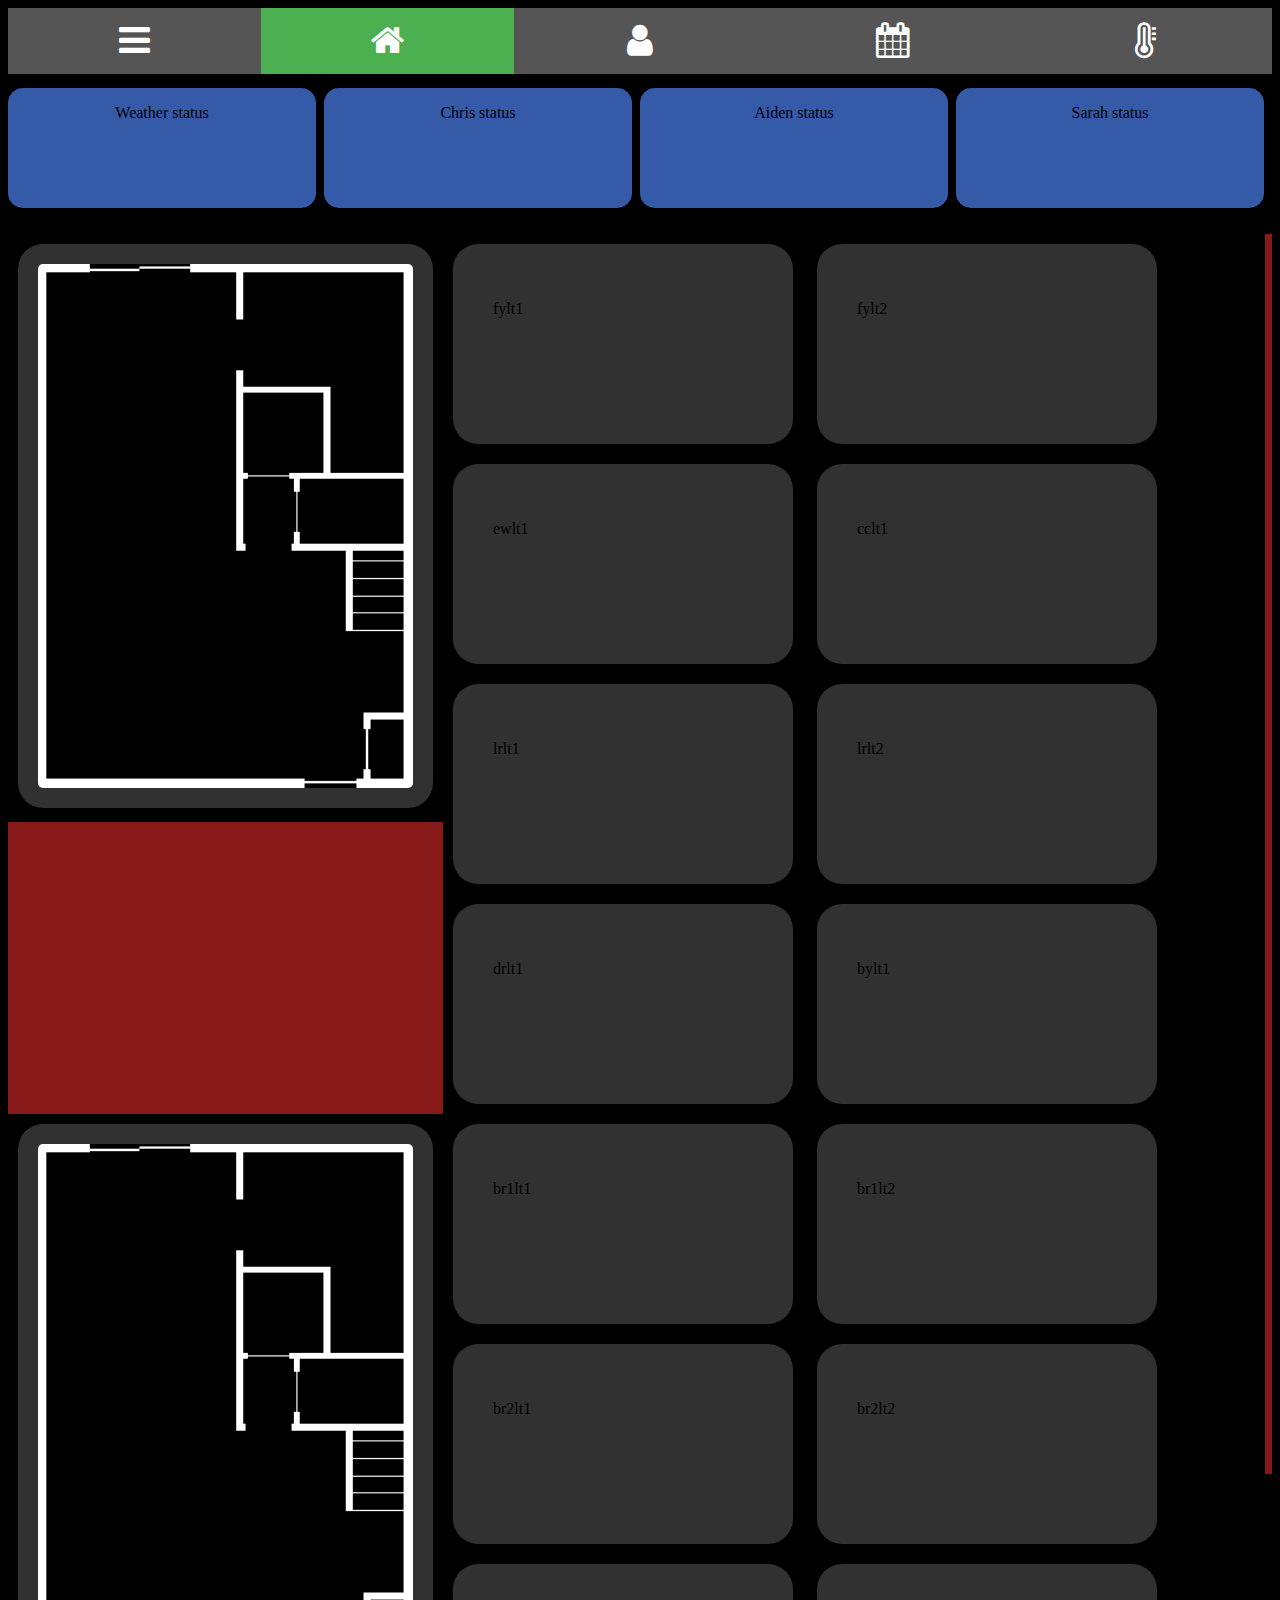
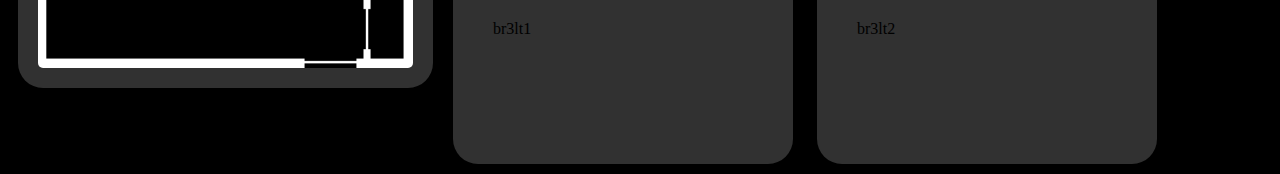
==== website/index.html @ fe06ab8f "Working on site layout" ====
<!DOCTYPE html>
<html>
    <head>
        <meta name="viewport" content="width=device-width, initial-scale=1">
        <link rel="stylesheet" href="fonts/font-awesome/4.7.0/css/font-awesome.min.css">
        <link rel="stylesheet" type="text/css" href="css/main.css">
        <title>Building Operating Bot (B.O.B.)</title>
    </head>
    
    <body>

        <!--
        MENU BAR
        -->         

        <div class="icon-bar">
            <a href="#"><i class="fa fa-bars"></i></a> 
            <a class="active" href="second-floor.html"><i class="fa fa-home"></i></a>
            <a href="users.html"><i class="fa fa-user"></i></a>
            <a href="calendar.html"><i class="fa fa-calendar"></i></a> 
            <a href="environment.html"><i class="fa fa-thermometer"></i></a> 
        </div>

        <!--
        QUICK STATUS BAR
        -->        

        <div class="quick-status">
            <div class="weather">
                <p>Weather status</p>
            </div>
            <div class="occupancy">
                <p>Chris status</p>
            </div>
            <div class="occupancy">
                <p>Aiden status</p>
            </div>
            <div class="occupancy">
                <p>Sarah status</p>
            </div>
        </div>

        <!--
        FIRST FLOOR
        -->        

        <div class="floor-control">
            <div class="floor-frame">
                <img class="floor-img" src="img/first-floor.png" alt="First Floor" usemap="#first-floor-map" style="width:375px">
            </div>

            <div class="control-frame">
                <div class="light-control">
                    <p>fylt1</p>
                </div>  
                <div class="light-control">
                    <p>fylt2</p>
                </div>                
                <div class="light-control">
                    <p>ewlt1</p>
                </div>
                <div class="light-control">
                    <p>cclt1</p>
                </div>
                <div class="light-control">
                    <p>lrlt1</p>
                </div>
                <div class="light-control">
                    <p>lrlt2</p>
                </div>
                <div class="light-control">
                    <p>drlt1</p>
                </div>
                <div class="light-control">
                    <p>bylt1</p>
                </div>                              
            </div>
        </div>
    
        <!--
        SECOND FLOOR
        -->

        <div class="floor-control">
            <div class="floor-frame">
                <img class="floor-img" src="img/first-floor.png" alt="Second Floor" usemap="#first-floor-map" style="width:375px">
            </div>

            <div class="control-frame">
                <div class="light-control">
                    <p>br1lt1</p>
                </div>
                <div class="light-control">
                    <p>br1lt2</p>
                </div>
                <div class="light-control">
                    <p>br2lt1</p>
                </div>
                <div class="light-control">
                    <p>br2lt2</p>
                </div>
                <div class="light-control">
                    <p>br3lt1</p>
                </div>
                <div class="light-control">
                    <p>br3lt2</p>
                </div>                           
            </div>
        </div>
    <!--
-->    
        <map name="first-floor-map">
            <area shape="rect" title="lrlt1" coords="40,275,90,458" href"lrlt1">
            <area shape="rect" title="lrlt2" coords="95,400,237,460" href"lrlt2">
            <area shape="rect" title="ewlt1" coords="250,400,300,460" href"ewlt1">
            <area shape="rect" title="cclt1" coords="290,338,340,400" href"cclt1">
            <area shape="rect" title="drlt1" coords="50,40,195,260" href"drlt1">
        </map>        

    </body>
</html>
---- website/css/main.css ----
/*
General parameters
*/

body {
    background-color:#000000;   
}

img {
    width:100%;
}

/*
Icon bar at the top of each screen
*/

.icon-bar {
    width: 100%;
    background-color: #555;
    overflow: auto;
}

.icon-bar a {
    float: left;
    width: 20%;
    text-align: center;
    padding: 12px 0;
    transition: all 0.3s ease;
    color: white;
    font-size: 36px;
}

.icon-bar a:hover {
    background-color: #000;
}

.active {
    background-color: #4CAF50 !important;
}

/*
Quick Status row
*/

.quick-status {
    background: #000000;
    padding: 0px;
    width: 100%;
    height: 140px;
    margin-top: 10px;
    margin-bottom: 10px;
}

.weather {
    background: #355AA7;
    float: left;
    border-radius: 15px;
    padding: 0px; 
    width: calc((100% / 4) - 8px);
    height: 120px;
    margin-top: 4px;
    margin-bottom: 4px;
    margin-left: 4x;
    margin-right: 4px;
    text-align: center;
}

.occupancy {
    background: #355AA7;    
    float: left;
    border-radius: 15px;
    padding: 0px; 
    width: calc((100% / 4) - 8px);
    height: 120px;
    margin-top: 4px;  
    margin-bottom: 4px;  
    margin-left: 4px;
    margin-right: 4px;
    text-align: center;
}

/*
Floor layout / control panels
*/

.floor-control {
    background: #871919;
    width: 100%;
    min-height: 620px;
}

.floor-frame {
    float: left; 
    background: #000000;
    padding: 0px; 
    margin-left: 0px;
    margin-top: 0px;
    margin-bottom: 0px;
    margin-left: 0px;
    margin-right: 0px;
}

.floor-img {   
    background: #313131;
    border-radius: 25px;
    padding: 20px; 
    width: 372px;
    min-height: 520px;
    margin-top: 10px;
    margin-bottom: 10px;
    margin-left: 10px;    
    margin-right: 10px;
}

.control-frame {
    float: left;   
    background: #000000;
    padding: 0px; 
    width: calc(100% - 372px - 70px);
    min-height: 520px;
    margin-left: 0px;
    margin-top: 0px;
    margin-bottom: 0px;
    margin-left: 0px;
    margin-right: 0px;
}

.light-control {
    display: inline-block;
    border-radius: 25px;
    background: #313131;
    padding: 40px; 
    width: 260px;
    height: 120px;
    margin-top: 10px;
    margin-bottom: 10px;
    margin-left: 10px;
    margin-right: 10px;
}
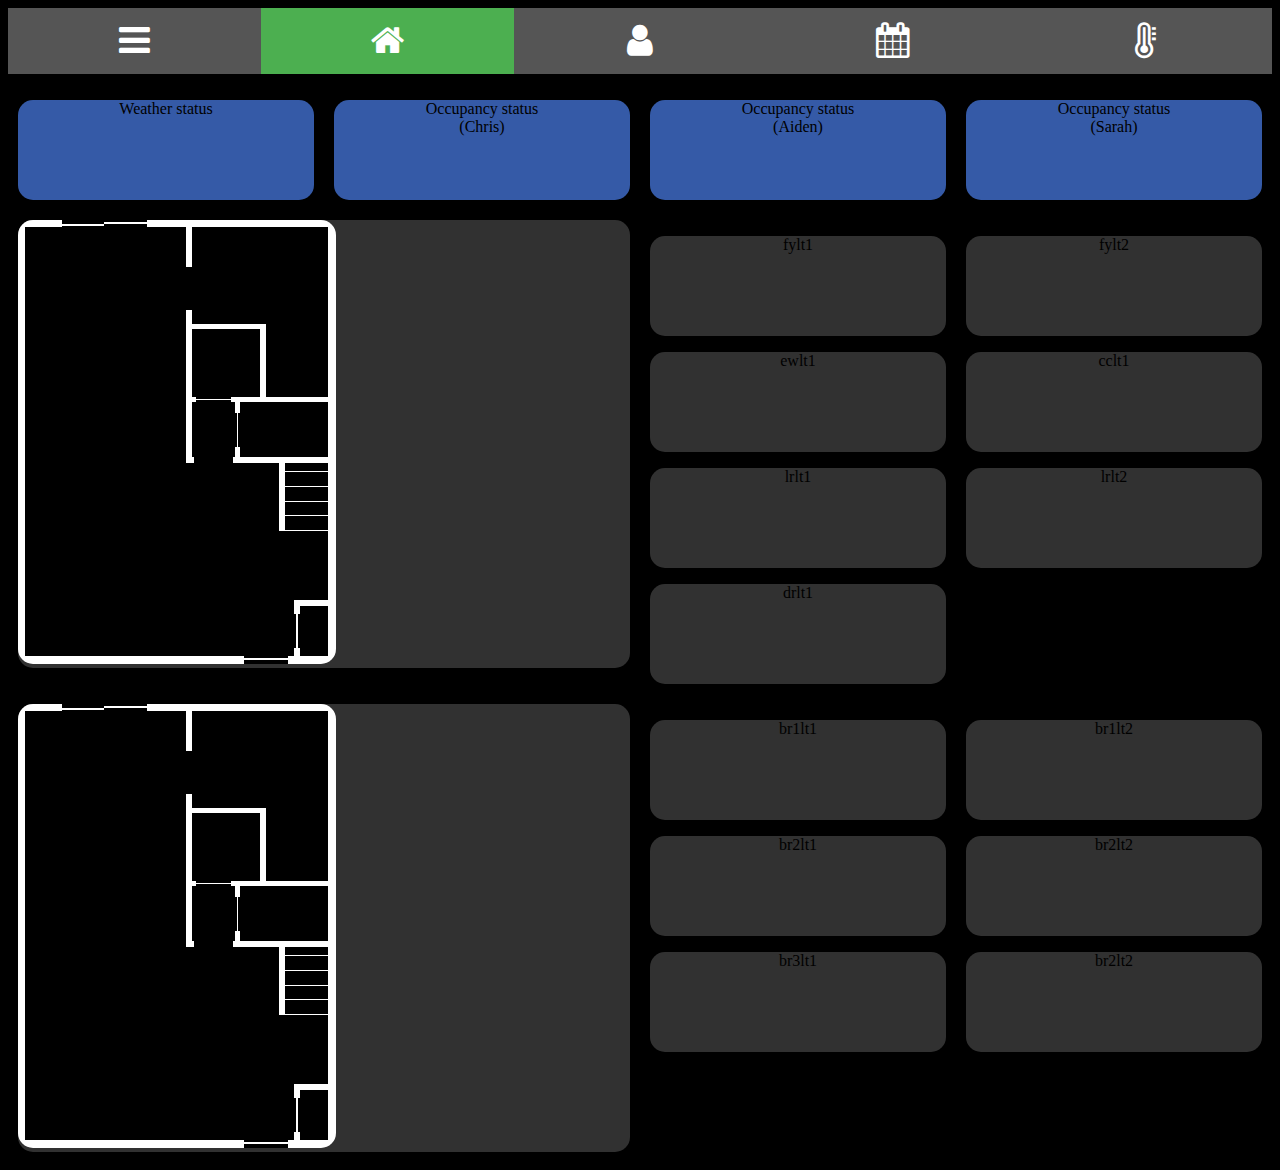
==== commit 2acdc896: "Basic Layout Complete" ====
--- a/website/index.html
+++ b/website/index.html
@@ -15,16 +15,106 @@
 
         <div class="icon-bar">
             <a href="#"><i class="fa fa-bars"></i></a> 
-            <a class="active" href="second-floor.html"><i class="fa fa-home"></i></a>
+            <a class="active" href="index.html"><i class="fa fa-home"></i></a>
             <a href="users.html"><i class="fa fa-user"></i></a>
             <a href="calendar.html"><i class="fa fa-calendar"></i></a> 
             <a href="environment.html"><i class="fa fa-thermometer"></i></a> 
         </div>
 
-        <!--
-        QUICK STATUS BAR
-        -->        
-
+        <!-- QUICK STATUS BAR -->   
+        
+        <div class="row">
+            <div class="col-3">
+                <div class="weather">
+                    <p>Weather status</p>
+                </div>
+            </div>
+            <div class="col-3">
+                <div class="occupancy">
+                    <p>Occupancy status<br>(Chris)</p>
+                </div>
+            </div>
+            <div class="col-3">                
+                <div class="occupancy">
+                    <p>Occupancy status<br>(Aiden)</p>
+                </div>
+            </div>
+            <div class="col-3">                
+                <div class="occupancy">
+                    <p>Occupancy status<br>(Sarah)</p>
+                </div>                
+            </div>
+        </div>
+
+        <!-- FIRST FLOOR -->     
+        
+        <div class="row">
+            <div class="col-6">
+                <div class="floor-frame">
+                    <img class="floor-img" src="img/first-floor.png" alt="First Floor" usemap="#first-floor-map">
+                </div>                
+            </div>
+            <div class="col-3">
+                <div class="control-pad">
+                    <p>fylt1</p>
+                </div>
+                <div class="control-pad">
+                    <p>ewlt1</p>
+                </div>
+                <div class="control-pad">
+                    <p>lrlt1</p>
+                </div>
+                <div class="control-pad">
+                    <p>drlt1</p>
+                </div>                                                  
+            </div>
+            <div class="col-3">
+                <div class="control-pad">
+                    <p>fylt2</p>
+                </div>
+                <div class="control-pad">
+                    <p>cclt1</p>
+                </div>
+                <div class="control-pad">
+                    <p>lrlt2</p>
+                </div>
+            </div>                                          
+        </div>
+
+        <!-- SECOND FLOOR -->     
+        
+        <div class="row">
+            <div class="col-6">
+                <div class="floor-frame">
+                    <img class="floor-img" src="img/first-floor.png" alt="First Floor" usemap="#first-floor-map">
+                </div>                
+            </div>
+            <div class="col-3">
+                <div class="control-pad">
+                    <p>br1lt1</p>
+                </div>
+                <div class="control-pad">
+                    <p>br2lt1</p>
+                </div>
+                <div class="control-pad">
+                    <p>br3lt1</p>
+                </div>                                                 
+            </div>
+            <div class="col-3">
+                <div class="control-pad">
+                    <p>br1lt2</p>
+                </div>
+                <div class="control-pad">
+                    <p>br2lt2</p>
+                </div>
+                <div class="control-pad">
+                    <p>br2lt2</p>
+                </div>
+            </div>                                          
+        </div>        
+
+
+        <!--
         <div class="quick-status">
             <div class="weather">
                 <p>Weather status</p>
@@ -39,11 +129,11 @@
                 <p>Sarah status</p>
             </div>
         </div>
-
-        <!--
-        FIRST FLOOR
-        -->        
-
+-->        
+
+
+
+        <!--
         <div class="floor-control">
             <div class="floor-frame">
                 <img class="floor-img" src="img/first-floor.png" alt="First Floor" usemap="#first-floor-map" style="width:375px">
@@ -76,10 +166,11 @@
                 </div>                              
             </div>
         </div>
-    
+        -->
+
         <!--
         SECOND FLOOR
-        -->
+        
 
         <div class="floor-control">
             <div class="floor-frame">
--- a/website/css/main.css
+++ b/website/css/main.css
@@ -38,102 +38,86 @@
     background-color: #4CAF50 !important;
 }
 
-/*
-Quick Status row
-*/
+/*  Set up grid for positioning items on screen  */
+* {
+    box-sizing: border-box;
+}
+.row::after {
+    content: "";
+    clear: both;
+    display: table;
+}
+[class*="col-"] {
+    float: left;
+    padding: 10px;
+}
+.col-1 {width:8.33%;}
+.col-2 {width:16.66%;}
+.col-3 {width:25%;}
+.col-4 {width:33.33%;}
+.col-5 {width:41.66%;}
+.col-6 {width:50%;}
+.col-7 {width:58.33%;}
+.col-8 {width:66.66%;}
+.col-9 {width:75%;}
+.col-10 {width:83.33%;}
+.col-11 {width:91.66%;}
+.col-12 {width:100%;}
 
-.quick-status {
-    background: #000000;
-    padding: 0px;
-    width: 100%;
-    height: 140px;
-    margin-top: 10px;
-    margin-bottom: 10px;
+@media only screen and (max-width: 768px) {
+    /* For mobile phones: */
+    [class*="col-"] {
+        width: 100%;
+        padding: 2px;
+    }
 }
+
+
+/*  Quick Status row  */
 
 .weather {
     background: #355AA7;
-    float: left;
     border-radius: 15px;
-    padding: 0px; 
-    width: calc((100% / 4) - 8px);
-    height: 120px;
-    margin-top: 4px;
-    margin-bottom: 4px;
-    margin-left: 4x;
-    margin-right: 4px;
+    min-height: 100px;
     text-align: center;
 }
 
 .occupancy {
     background: #355AA7;    
-    float: left;
     border-radius: 15px;
-    padding: 0px; 
-    width: calc((100% / 4) - 8px);
-    height: 120px;
-    margin-top: 4px;  
-    margin-bottom: 4px;  
-    margin-left: 4px;
-    margin-right: 4px;
+    min-height: 100px;
     text-align: center;
 }
 
-/*
-Floor layout / control panels
-*/
+/*  Floor layout / control panels  */
 
-.floor-control {
-    background: #871919;
-    width: 100%;
-    min-height: 620px;
-}
-
-.floor-frame {
-    float: left; 
-    background: #000000;
-    padding: 0px; 
-    margin-left: 0px;
-    margin-top: 0px;
-    margin-bottom: 0px;
-    margin-left: 0px;
-    margin-right: 0px;
+.floor-frame {   
+    background: #313131;
+    border-radius: 15px;
+    height: auto;
+    width: auto;
 }
 
 .floor-img {   
     background: #313131;
-    border-radius: 25px;
-    padding: 20px; 
-    width: 372px;
-    min-height: 520px;
-    margin-top: 10px;
-    margin-bottom: 10px;
-    margin-left: 10px;    
-    margin-right: 10px;
+    border-radius: 15px;
+    height: auto;
+    width: auto;
+    text-align: center;
 }
 
-.control-frame {
-    float: left;   
-    background: #000000;
-    padding: 0px; 
-    width: calc(100% - 372px - 70px);
-    min-height: 520px;
-    margin-left: 0px;
-    margin-top: 0px;
-    margin-bottom: 0px;
-    margin-left: 0px;
-    margin-right: 0px;
+.floor-img img {
+    position: relative;
+    left: 20px;
+    display: block;
+    width: auto;
+    height: auto;
+    float: left;
 }
 
-.light-control {
-    display: inline-block;
-    border-radius: 25px;
+.control-pad {
     background: #313131;
-    padding: 40px; 
-    width: 260px;
-    height: 120px;
-    margin-top: 10px;
-    margin-bottom: 10px;
-    margin-left: 10px;
-    margin-right: 10px;
+    border-radius: 15px;
+    min-height: 100px;
+    text-align: center;
 }
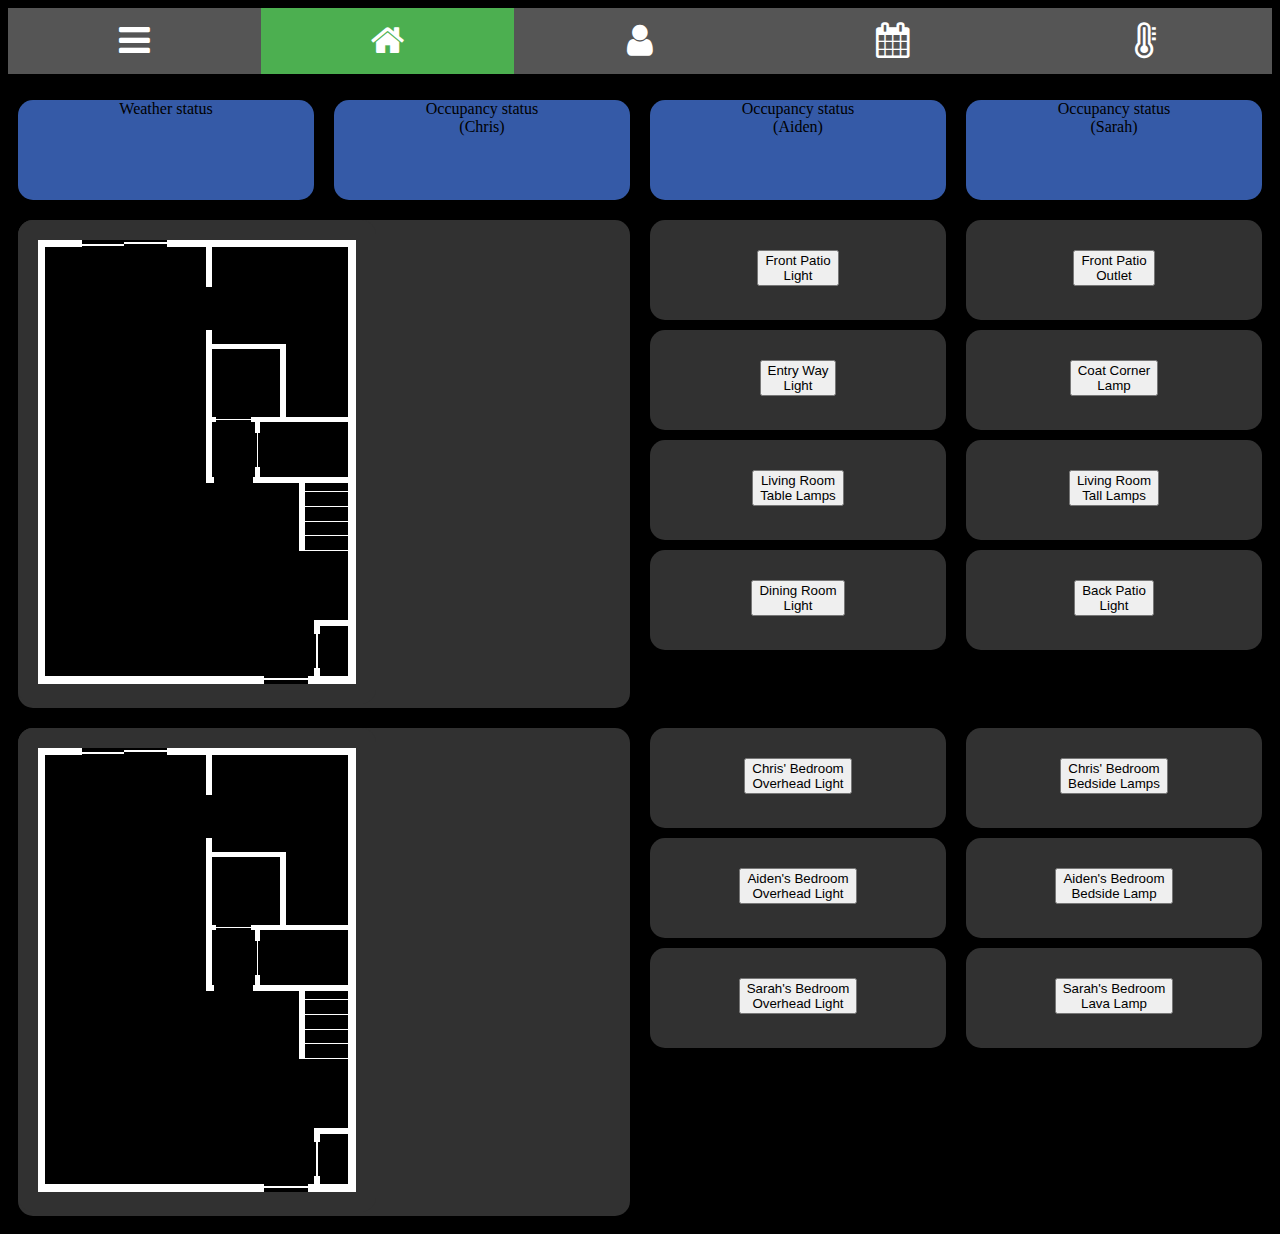
==== commit 0cff07ad: "Added buttons for light control" ====
--- a/website/index.html
+++ b/website/index.html
@@ -56,28 +56,31 @@
             </div>
             <div class="col-3">
                 <div class="control-pad">
-                    <p>fylt1</p>
+                    <button type="button">Front Patio<br>Light</button>
                 </div>
                 <div class="control-pad">
-                    <p>ewlt1</p>
+                    <button type="button">Entry Way<br>Light</button>
                 </div>
                 <div class="control-pad">
-                    <p>lrlt1</p>
+                    <button type="button">Living Room<br>Table Lamps</button>
                 </div>
                 <div class="control-pad">
-                    <p>drlt1</p>
+                    <button type="button">Dining Room<br>Light</button>
                 </div>                                                  
             </div>
             <div class="col-3">
                 <div class="control-pad">
-                    <p>fylt2</p>
+                    <button type="button">Front Patio<br>Outlet</button>
                 </div>
                 <div class="control-pad">
-                    <p>cclt1</p>
+                    <button type="button">Coat Corner<br>Lamp</button>
                 </div>
                 <div class="control-pad">
-                    <p>lrlt2</p>
+                    <button type="button">Living Room<br>Tall Lamps</button>
                 </div>
+                <div class="control-pad">
+                    <button type="button">Back Patio<br>Light</button>
+                </div>                
             </div>                                          
         </div>
 
@@ -86,126 +89,40 @@
         <div class="row">
             <div class="col-6">
                 <div class="floor-frame">
-                    <img class="floor-img" src="img/first-floor.png" alt="First Floor" usemap="#first-floor-map">
+                    <img class="floor-img" src="img/second-floor.png" alt="Second Floor" usemap="#second-floor-map">
                 </div>                
             </div>
             <div class="col-3">
                 <div class="control-pad">
-                    <p>br1lt1</p>
+                    <button type="button">Chris' Bedroom<br>Overhead Light</button>
                 </div>
                 <div class="control-pad">
-                    <p>br2lt1</p>
+                    <button type="button">Aiden's Bedroom<br>Overhead Light</button>
                 </div>
                 <div class="control-pad">
-                    <p>br3lt1</p>
+                    <button type="button">Sarah's Bedroom<br>Overhead Light</button>
                 </div>                                                 
             </div>
             <div class="col-3">
                 <div class="control-pad">
-                    <p>br1lt2</p>
+                    <button type="button">Chris' Bedroom<br>Bedside Lamps</button>
                 </div>
                 <div class="control-pad">
-                    <p>br2lt2</p>
+                    <button type="button">Aiden's Bedroom<br>Bedside Lamp</button>
                 </div>
                 <div class="control-pad">
-                    <p>br2lt2</p>
+                    <button type="button">Sarah's Bedroom<br>Lava Lamp</button>
                 </div>
             </div>                                          
         </div>        
-
-
-        <!--
-        <div class="quick-status">
-            <div class="weather">
-                <p>Weather status</p>
-            </div>
-            <div class="occupancy">
-                <p>Chris status</p>
-            </div>
-            <div class="occupancy">
-                <p>Aiden status</p>
-            </div>
-            <div class="occupancy">
-                <p>Sarah status</p>
-            </div>
-        </div>
--->        
-
-
-
-        <!--
-        <div class="floor-control">
-            <div class="floor-frame">
-                <img class="floor-img" src="img/first-floor.png" alt="First Floor" usemap="#first-floor-map" style="width:375px">
-            </div>
-
-            <div class="control-frame">
-                <div class="light-control">
-                    <p>fylt1</p>
-                </div>  
-                <div class="light-control">
-                    <p>fylt2</p>
-                </div>                
-                <div class="light-control">
-                    <p>ewlt1</p>
-                </div>
-                <div class="light-control">
-                    <p>cclt1</p>
-                </div>
-                <div class="light-control">
-                    <p>lrlt1</p>
-                </div>
-                <div class="light-control">
-                    <p>lrlt2</p>
-                </div>
-                <div class="light-control">
-                    <p>drlt1</p>
-                </div>
-                <div class="light-control">
-                    <p>bylt1</p>
-                </div>                              
-            </div>
-        </div>
-        -->
-
-        <!--
-        SECOND FLOOR
-        
-
-        <div class="floor-control">
-            <div class="floor-frame">
-                <img class="floor-img" src="img/first-floor.png" alt="Second Floor" usemap="#first-floor-map" style="width:375px">
-            </div>
-
-            <div class="control-frame">
-                <div class="light-control">
-                    <p>br1lt1</p>
-                </div>
-                <div class="light-control">
-                    <p>br1lt2</p>
-                </div>
-                <div class="light-control">
-                    <p>br2lt1</p>
-                </div>
-                <div class="light-control">
-                    <p>br2lt2</p>
-                </div>
-                <div class="light-control">
-                    <p>br3lt1</p>
-                </div>
-                <div class="light-control">
-                    <p>br3lt2</p>
-                </div>                           
-            </div>
-        </div>
-    <!--
--->    
-        <map name="first-floor-map">
-            <area shape="rect" title="lrlt1" coords="40,275,90,458" href"lrlt1">
-            <area shape="rect" title="lrlt2" coords="95,400,237,460" href"lrlt2">
-            <area shape="rect" title="ewlt1" coords="250,400,300,460" href"ewlt1">
-            <area shape="rect" title="cclt1" coords="290,338,340,400" href"cclt1">
-            <area shape="rect" title="drlt1" coords="50,40,195,260" href"drlt1">
+   
+        <map name="second-floor-map">
+            <area shape="rect" title="br1lt1" coords="40,275,90,458" href"br1lt1">
+            <area shape="rect" title="br1lt2" coords="95,400,237,460" href"br1lt2">
+            <area shape="rect" title="br2lt1" coords="250,400,300,460" href"br2lt1">
+            <area shape="rect" title="br2lt2" coords="290,338,340,400" href"br2lt2">
+            <area shape="rect" title="br3lt1" coords="50,40,195,260" href"br3lt1">
+            <area shape="rect" title="br3lt2" coords="50,40,195,260" href"br3lt2">
         </map>        
 
     </body>
--- a/website/css/main.css
+++ b/website/css/main.css
@@ -103,16 +103,7 @@
     border-radius: 15px;
     height: auto;
     width: auto;
-    text-align: center;
-}
-
-.floor-img img {
-    position: relative;
-    left: 20px;
-    display: block;
-    width: auto;
-    height: auto;
-    float: left;
+    padding: 20px;
 }
 
 .control-pad {
@@ -120,4 +111,9 @@
     border-radius: 15px;
     min-height: 100px;
     text-align: center;
+    margin-bottom: 10px;
 }
+
+.control-pad button {
+    margin-top: 30px;
+}
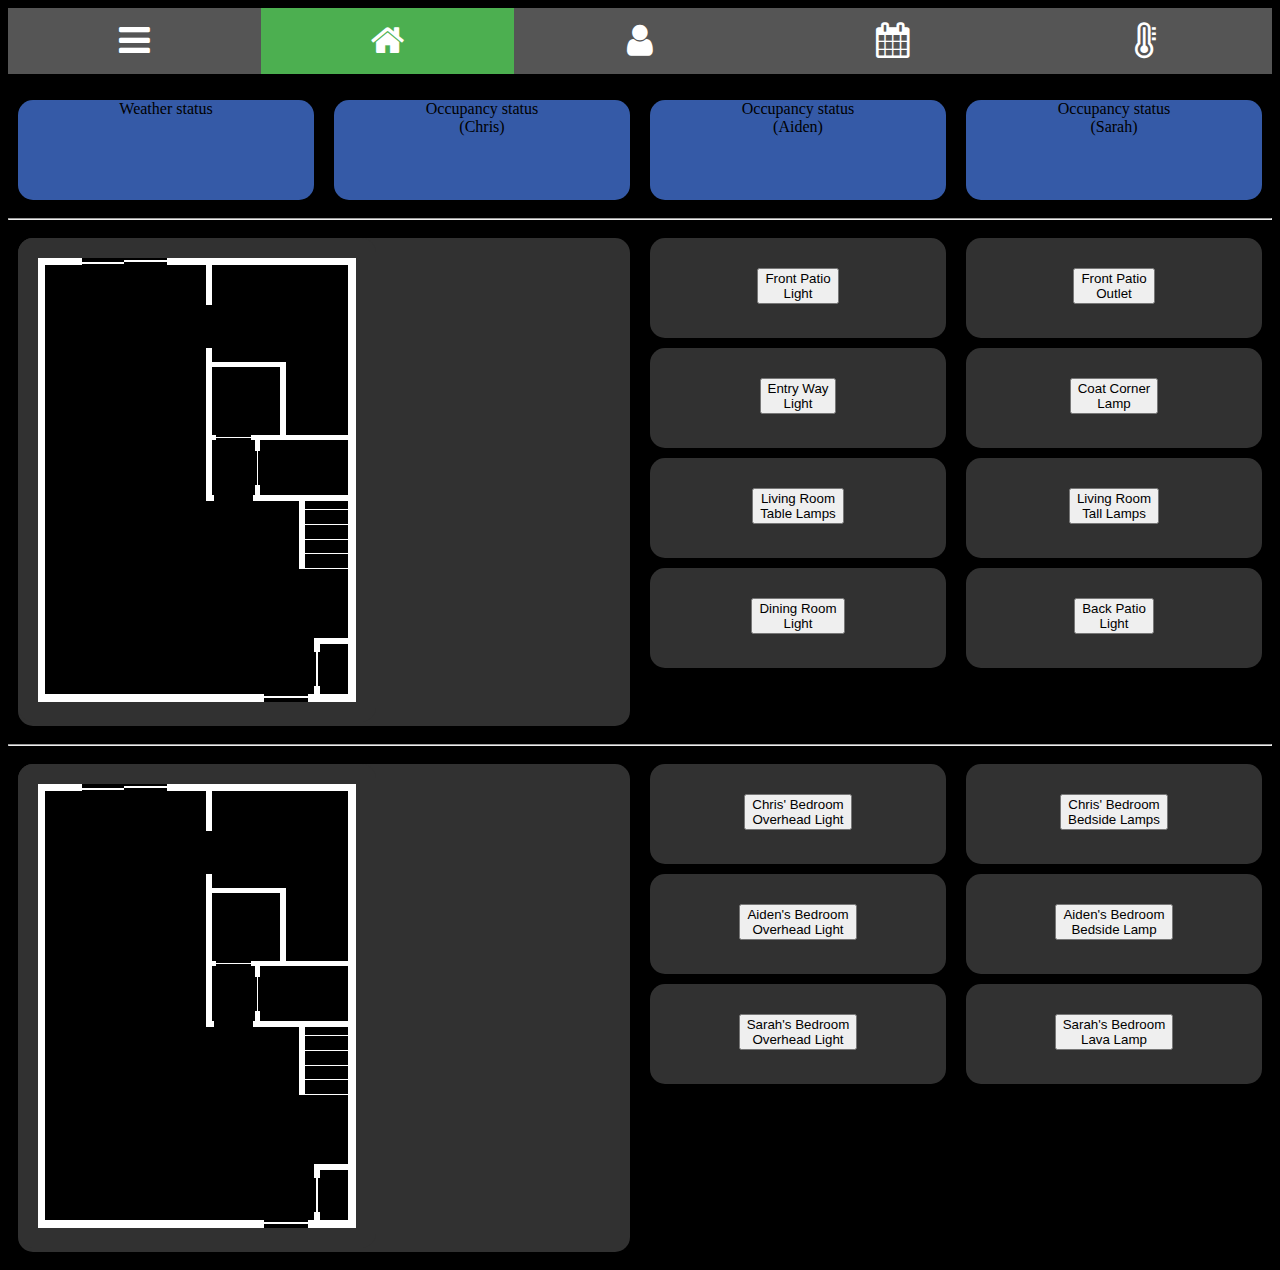
==== commit 813d34f7: "Added first PHP script" ====
--- a/website/index.html
+++ b/website/index.html
@@ -1,17 +1,16 @@
 <!DOCTYPE html>
-<html>
+<html lang-"en-US">
     <head>
+        <title>Building Operating Bot (B.O.B.)</title>     
+        <meta charset="UTF-8">   
         <meta name="viewport" content="width=device-width, initial-scale=1">
         <link rel="stylesheet" href="fonts/font-awesome/4.7.0/css/font-awesome.min.css">
         <link rel="stylesheet" type="text/css" href="css/main.css">
-        <title>Building Operating Bot (B.O.B.)</title>
     </head>
     
     <body>
 
-        <!--
-        MENU BAR
-        -->         
+        <!--  MENU BAR  -->         
 
         <div class="icon-bar">
             <a href="#"><i class="fa fa-bars"></i></a> 
@@ -25,26 +24,28 @@
         
         <div class="row">
             <div class="col-3">
-                <div class="weather">
+                <div class="weather" title="This cell displays current weather">
                     <p>Weather status</p>
                 </div>
             </div>
             <div class="col-3">
-                <div class="occupancy">
+                <div class="occupancy" title="This cell displays whether or not Chris is home">
                     <p>Occupancy status<br>(Chris)</p>
                 </div>
             </div>
             <div class="col-3">                
-                <div class="occupancy">
+                <div class="occupancy" title="This cell displays whether or not Aiden is home">
                     <p>Occupancy status<br>(Aiden)</p>
                 </div>
             </div>
             <div class="col-3">                
-                <div class="occupancy">
+                <div class="occupancy" title="This cell displays whether or not Sarah is home">
                     <p>Occupancy status<br>(Sarah)</p>
                 </div>                
             </div>
         </div>
+
+        <hr>
 
         <!-- FIRST FLOOR -->     
         
@@ -83,6 +84,8 @@
                 </div>                
             </div>                                          
         </div>
+
+        <hr>
 
         <!-- SECOND FLOOR -->     
         
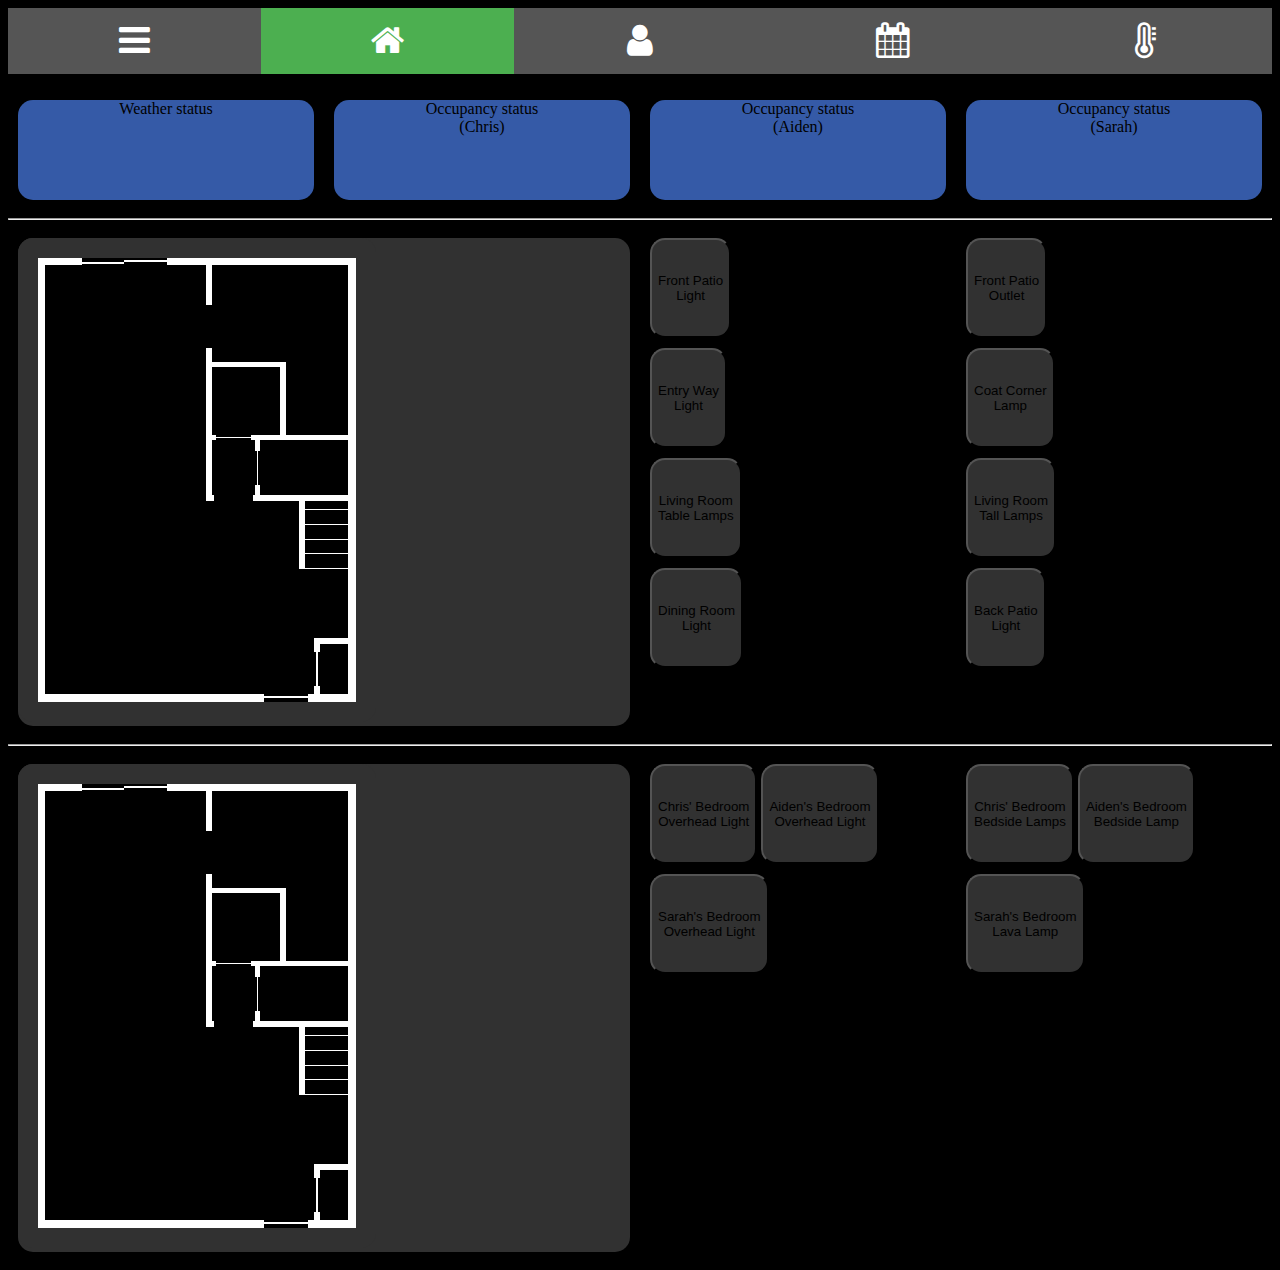
==== commit 3a71779b: "Adding javascript for state changes, sounds, and ajax calls" ====
--- a/website/index.html
+++ b/website/index.html
@@ -6,18 +6,21 @@
         <meta name="viewport" content="width=device-width, initial-scale=1">
         <link rel="stylesheet" href="fonts/font-awesome/4.7.0/css/font-awesome.min.css">
         <link rel="stylesheet" type="text/css" href="css/main.css">
+        <script src="https://ajax.googleapis.com/ajax/libs/jquery/3.2.1/jquery.min.js"></script>
+        <script src="js/index.js"></script>
+
     </head>
     
-    <body>
+    <body onload="playSound('sound/screenshow.mp3')">
 
         <!--  MENU BAR  -->         
 
         <div class="icon-bar">
-            <a href="#"><i class="fa fa-bars"></i></a> 
-            <a class="active" href="index.html"><i class="fa fa-home"></i></a>
-            <a href="users.html"><i class="fa fa-user"></i></a>
-            <a href="calendar.html"><i class="fa fa-calendar"></i></a> 
-            <a href="environment.html"><i class="fa fa-thermometer"></i></a> 
+            <a href="#" onmouseover="playSound('sound/computerbeep_5.mp3')"><i class="fa fa-bars"></i></a> 
+            <a class="active" href="index.html" onmouseover="playSound('sound/computerbeep_5.mp3')"><i class="fa fa-home"></i></a>
+            <a href="users.html" onmouseover="playSound('sound/computerbeep_5.mp3')"><i class="fa fa-user"></i></a>
+            <a href="calendar.html" onmouseover="playSound('sound/computerbeep_5.mp3')"><i class="fa fa-calendar"></i></a> 
+            <a href="environment.html" onmouseover="playSound('sound/computerbeep_5.mp3')"><i class="fa fa-thermometer"></i></a> 
         </div>
 
         <!-- QUICK STATUS BAR -->   
@@ -56,32 +59,16 @@
                 </div>                
             </div>
             <div class="col-3">
-                <div class="control-pad">
-                    <button type="button">Front Patio<br>Light</button>
-                </div>
-                <div class="control-pad">
-                    <button type="button">Entry Way<br>Light</button>
-                </div>
-                <div class="control-pad">
-                    <button type="button">Living Room<br>Table Lamps</button>
-                </div>
-                <div class="control-pad">
-                    <button type="button">Dining Room<br>Light</button>
-                </div>                                                  
+                <button type="button" class="control-pad" id="fylt1-toggle" onclick="toggleDeviceState('fylt1-toggle', 'sound/helm_engage_clean.mp3')">Front Patio<br>Light</button><br>
+                <button type="button" class="control-pad" id="ewlt1-toggle" onclick="toggleDeviceState('ewlt1-toggle', 'sound/helm_engage_clean.mp3')">Entry Way<br>Light</button><br>
+                <button type="button" class="control-pad" id="lrlt1-toggle" onclick="toggleDeviceState('lrlt1-toggle', 'sound/helm_engage_clean.mp3')">Living Room<br>Table Lamps</button><br>
+                <button type="button" class="control-pad" id="drlt1-toggle" onclick="toggleDeviceState('drlt1-toggle', 'sound/helm_engage_clean.mp3')">Dining Room<br>Light</button>                                             
             </div>
             <div class="col-3">
-                <div class="control-pad">
-                    <button type="button">Front Patio<br>Outlet</button>
-                </div>
-                <div class="control-pad">
-                    <button type="button">Coat Corner<br>Lamp</button>
-                </div>
-                <div class="control-pad">
-                    <button type="button">Living Room<br>Tall Lamps</button>
-                </div>
-                <div class="control-pad">
-                    <button type="button">Back Patio<br>Light</button>
-                </div>                
+                <button type="button" class="control-pad" id="fylt2-toggle" onclick="toggleDeviceState('fylt2-toggle', 'sound/helm_engage_clean.mp3')">Front Patio<br>Outlet</button><br>
+                <button type="button" class="control-pad" id="cclt1-toggle" onclick="toggleDeviceState('cclt1-toggle', 'sound/helm_engage_clean.mp3')">Coat Corner<br>Lamp</button><br>
+                <button type="button" class="control-pad" id="lrlt2-toggle" onclick="toggleDeviceState('lrlt2-toggle', 'sound/helm_engage_clean.mp3')">Living Room<br>Tall Lamps</button><br>
+                <button type="button" class="control-pad" id="bylt1-toggle" onclick="toggleDeviceState('bylt1-toggle', 'sound/helm_engage_clean.mp3')">Back Patio<br>Light</button>             
             </div>                                          
         </div>
 
@@ -96,26 +83,14 @@
                 </div>                
             </div>
             <div class="col-3">
-                <div class="control-pad">
-                    <button type="button">Chris' Bedroom<br>Overhead Light</button>
-                </div>
-                <div class="control-pad">
-                    <button type="button">Aiden's Bedroom<br>Overhead Light</button>
-                </div>
-                <div class="control-pad">
-                    <button type="button">Sarah's Bedroom<br>Overhead Light</button>
-                </div>                                                 
+                <button type="button" class="control-pad" id="br1lt1-toggle" onclick="toggleDeviceState('br1lt1-toggle', 'sound/helm_engage_clean.mp3')">Chris' Bedroom<br>Overhead Light</button>
+                <button type="button" class="control-pad" id="br2lt1-toggle" onclick="toggleDeviceState('br2lt1-toggle', 'sound/helm_engage_clean.mp3')">Aiden's Bedroom<br>Overhead Light</button>
+                <button type="button" class="control-pad" id="br3lt1-toggle" onclick="toggleDeviceState('br3lt1-toggle', 'sound/helm_engage_clean.mp3')">Sarah's Bedroom<br>Overhead Light</button>                                               
             </div>
             <div class="col-3">
-                <div class="control-pad">
-                    <button type="button">Chris' Bedroom<br>Bedside Lamps</button>
-                </div>
-                <div class="control-pad">
-                    <button type="button">Aiden's Bedroom<br>Bedside Lamp</button>
-                </div>
-                <div class="control-pad">
-                    <button type="button">Sarah's Bedroom<br>Lava Lamp</button>
-                </div>
+                <button type="button" class="control-pad" id="br1lt2-toggle" onclick="toggleDeviceState('br1lt2-toggle', 'sound/helm_engage_clean.mp3')">Chris' Bedroom<br>Bedside Lamps</button>
+                <button type="button" class="control-pad" id="br2lt2-toggle" onclick="toggleDeviceState('br2lt2-toggle', 'sound/helm_engage_clean.mp3')">Aiden's Bedroom<br>Bedside Lamp</button>
+                <button type="button" class="control-pad" id="br3lt2-toggle" onclick="toggleDeviceState('br3lt2-toggle', 'sound/helm_engage_clean.mp3')">Sarah's Bedroom<br>Lava Lamp</button>
             </div>                                          
         </div>        
    
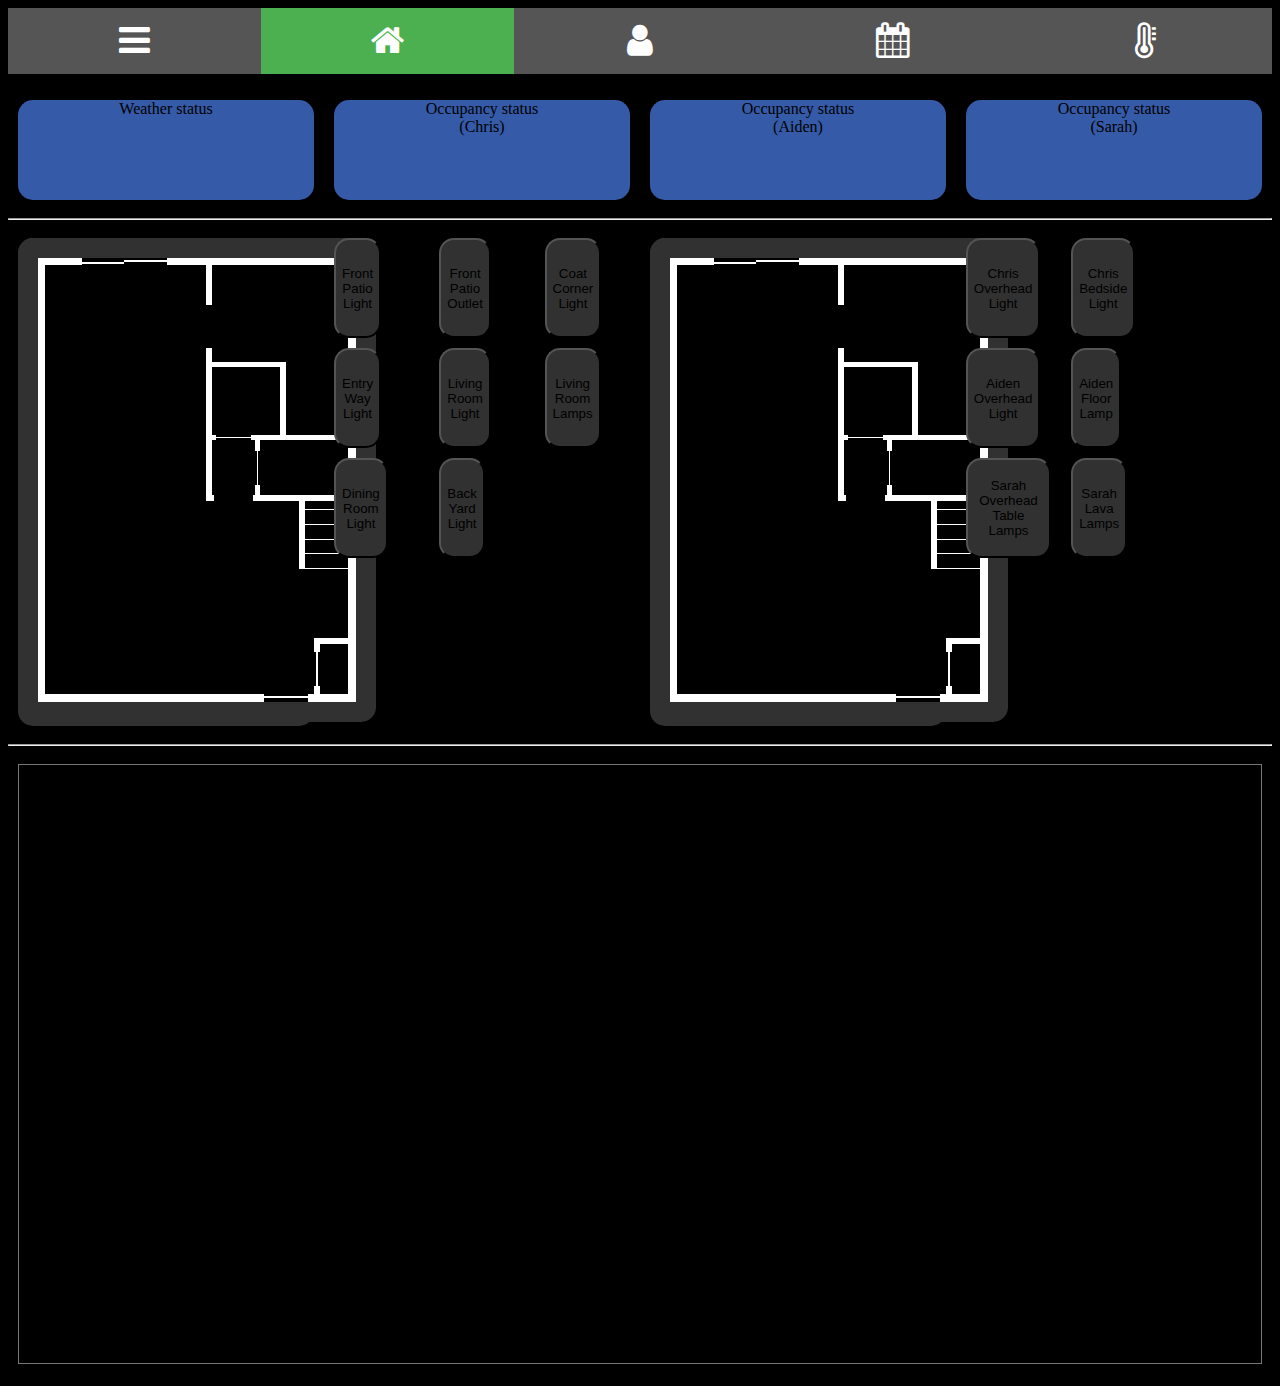
==== commit 4d1cce38: "Web-site update" ====
--- a/website/index.html
+++ b/website/index.html
@@ -50,50 +50,45 @@
 
         <hr>
 
-        <!-- FIRST FLOOR -->     
+        <!-- DEVICE CONTROLS -->     
         
         <div class="row">
-            <div class="col-6">
+            <div class="col-3">
                 <div class="floor-frame">
                     <img class="floor-img" src="img/first-floor.png" alt="First Floor" usemap="#first-floor-map">
                 </div>                
             </div>
+            <div class="col-1">
+                <button type="button" class="control-pad" id="fylt1-toggle" onclick="toggleDeviceState('fylt1-toggle', 'sound/helm_engage_clean.mp3')">Front<br>Patio<br>Light</button><br>
+                <button type="button" class="control-pad" id="ewlt1-toggle" onclick="toggleDeviceState('ewlt1-toggle', 'sound/helm_engage_clean.mp3')">Entry<br>Way<br>Light</button><br>
+                <button type="button" class="control-pad" id="drlt1-toggle" onclick="toggleDeviceState('drlt1-toggle', 'sound/helm_engage_clean.mp3')">Dining<br>Room<br>Light</button><br>                                           
+            </div>
+            <div class="col-1">
+                <button type="button" class="control-pad" id="fylt2-toggle" onclick="toggleDeviceState('fylt2-toggle', 'sound/helm_engage_clean.mp3')">Front<br>Patio<br>Outlet</button><br>
+                <button type="button" class="control-pad" id="lrlt1-toggle" onclick="toggleDeviceState('lrlt1-toggle', 'sound/helm_engage_clean.mp3')">Living<br>Room<br>Light</button><br>
+                <button type="button" class="control-pad" id="bylt1-toggle" onclick="toggleDeviceState('bylt1-toggle', 'sound/helm_engage_clean.mp3')">Back<br>Yard<br>Light</button><br>                                            
+            </div>            
+            <div class="col-1">
+                <button type="button" class="control-pad" id="cclt1-toggle" onclick="toggleDeviceState('cclt1-toggle', 'sound/helm_engage_clean.mp3')">Coat<br>Corner<br>Light</button><br>
+                <button type="button" class="control-pad" id="lrlt2-toggle" onclick="toggleDeviceState('lrlt2-toggle', 'sound/helm_engage_clean.mp3')">Living<br>Room<br>Lamps</button><br>            
+            </div>    
             <div class="col-3">
-                <button type="button" class="control-pad" id="fylt1-toggle" onclick="toggleDeviceState('fylt1-toggle', 'sound/helm_engage_clean.mp3')">Front Patio<br>Light</button><br>
-                <button type="button" class="control-pad" id="ewlt1-toggle" onclick="toggleDeviceState('ewlt1-toggle', 'sound/helm_engage_clean.mp3')">Entry Way<br>Light</button><br>
-                <button type="button" class="control-pad" id="lrlt1-toggle" onclick="toggleDeviceState('lrlt1-toggle', 'sound/helm_engage_clean.mp3')">Living Room<br>Table Lamps</button><br>
-                <button type="button" class="control-pad" id="drlt1-toggle" onclick="toggleDeviceState('drlt1-toggle', 'sound/helm_engage_clean.mp3')">Dining Room<br>Light</button>                                             
+                <div class="floor-frame">
+                    <img class="floor-img" src="img/second-floor.png" alt="Second Floor" usemap="#second-floor-map">
+                </div>
             </div>
-            <div class="col-3">
-                <button type="button" class="control-pad" id="fylt2-toggle" onclick="toggleDeviceState('fylt2-toggle', 'sound/helm_engage_clean.mp3')">Front Patio<br>Outlet</button><br>
-                <button type="button" class="control-pad" id="cclt1-toggle" onclick="toggleDeviceState('cclt1-toggle', 'sound/helm_engage_clean.mp3')">Coat Corner<br>Lamp</button><br>
-                <button type="button" class="control-pad" id="lrlt2-toggle" onclick="toggleDeviceState('lrlt2-toggle', 'sound/helm_engage_clean.mp3')">Living Room<br>Tall Lamps</button><br>
-                <button type="button" class="control-pad" id="bylt1-toggle" onclick="toggleDeviceState('bylt1-toggle', 'sound/helm_engage_clean.mp3')">Back Patio<br>Light</button>             
-            </div>                                          
+            <div class="col-1">
+                <button type="button" class="control-pad" id="br1lt1-toggle" onclick="toggleDeviceState('br1lt1-toggle', 'sound/helm_engage_clean.mp3')">Chris<br>Overhead<br>Light</button><br>
+                <button type="button" class="control-pad" id="br2lt1-toggle" onclick="toggleDeviceState('br2lt1-toggle', 'sound/helm_engage_clean.mp3')">Aiden<br>Overhead<br>Light</button><br>
+                <button type="button" class="control-pad" id="br3lt1-toggle" onclick="toggleDeviceState('br3lt1-toggle', 'sound/helm_engage_clean.mp3')">Sarah<br>Overhead<br>Table Lamps</button><br>                                           
+            </div>
+            <div class="col-1">
+                <button type="button" class="control-pad" id="br1lt2-toggle" onclick="toggleDeviceState('br1lt2-toggle', 'sound/helm_engage_clean.mp3')">Chris<br>Bedside<br>Light</button><br>
+                <button type="button" class="control-pad" id="br2lt2-toggle" onclick="toggleDeviceState('br2lt2-toggle', 'sound/helm_engage_clean.mp3')">Aiden<br>Floor<br>Lamp</button><br>
+                <button type="button" class="control-pad" id="br3lt2-toggle" onclick="toggleDeviceState('br3lt2-toggle', 'sound/helm_engage_clean.mp3')">Sarah<br>Lava<br>Lamps</button><br>                                            
+            </div>                                                            
         </div>
 
-        <hr>
-
-        <!-- SECOND FLOOR -->     
-        
-        <div class="row">
-            <div class="col-6">
-                <div class="floor-frame">
-                    <img class="floor-img" src="img/second-floor.png" alt="Second Floor" usemap="#second-floor-map">
-                </div>                
-            </div>
-            <div class="col-3">
-                <button type="button" class="control-pad" id="br1lt1-toggle" onclick="toggleDeviceState('br1lt1-toggle', 'sound/helm_engage_clean.mp3')">Chris' Bedroom<br>Overhead Light</button>
-                <button type="button" class="control-pad" id="br2lt1-toggle" onclick="toggleDeviceState('br2lt1-toggle', 'sound/helm_engage_clean.mp3')">Aiden's Bedroom<br>Overhead Light</button>
-                <button type="button" class="control-pad" id="br3lt1-toggle" onclick="toggleDeviceState('br3lt1-toggle', 'sound/helm_engage_clean.mp3')">Sarah's Bedroom<br>Overhead Light</button>                                               
-            </div>
-            <div class="col-3">
-                <button type="button" class="control-pad" id="br1lt2-toggle" onclick="toggleDeviceState('br1lt2-toggle', 'sound/helm_engage_clean.mp3')">Chris' Bedroom<br>Bedside Lamps</button>
-                <button type="button" class="control-pad" id="br2lt2-toggle" onclick="toggleDeviceState('br2lt2-toggle', 'sound/helm_engage_clean.mp3')">Aiden's Bedroom<br>Bedside Lamp</button>
-                <button type="button" class="control-pad" id="br3lt2-toggle" onclick="toggleDeviceState('br3lt2-toggle', 'sound/helm_engage_clean.mp3')">Sarah's Bedroom<br>Lava Lamp</button>
-            </div>                                          
-        </div>        
-   
         <map name="second-floor-map">
             <area shape="rect" title="br1lt1" coords="40,275,90,458" href"br1lt1">
             <area shape="rect" title="br1lt2" coords="95,400,237,460" href"br1lt2">
@@ -101,7 +96,17 @@
             <area shape="rect" title="br2lt2" coords="290,338,340,400" href"br2lt2">
             <area shape="rect" title="br3lt1" coords="50,40,195,260" href"br3lt1">
             <area shape="rect" title="br3lt2" coords="50,40,195,260" href"br3lt2">
-        </map>        
+        </map>
+        
+        <hr>
+        
+        <!-- CALENDAR -->
+
+        <div class="row">
+            <div class="col-12">
+                <iframe src="https://calendar.google.com/calendar/embed?showTitle=0&amp;height=600&amp;wkst=2&amp;bgcolor=%23FFFFFF&amp;src=csmaue%40gmail.com&amp;color=%231badf8&amp;src=aidenmaue%40gmail.com&amp;color=%23ffcc00&amp;src=2dttuudaemv60luom6fgfmnf4s%40group.calendar.google.com&amp;color=%23691426&amp;src=sarahemaue%40gmail.com&amp;color=%23cc73e1&amp;src=o1h5ka6ugqn30jehb3ei7pbo2k%40group.calendar.google.com&amp;color=%23711616&amp;ctz=America%2FChicago" style="border:solid 1px #777" width="100%" height="600" frameborder="0" scrolling="no"></iframe>
+            </div>
+        </div>
 
     </body>
 </html> 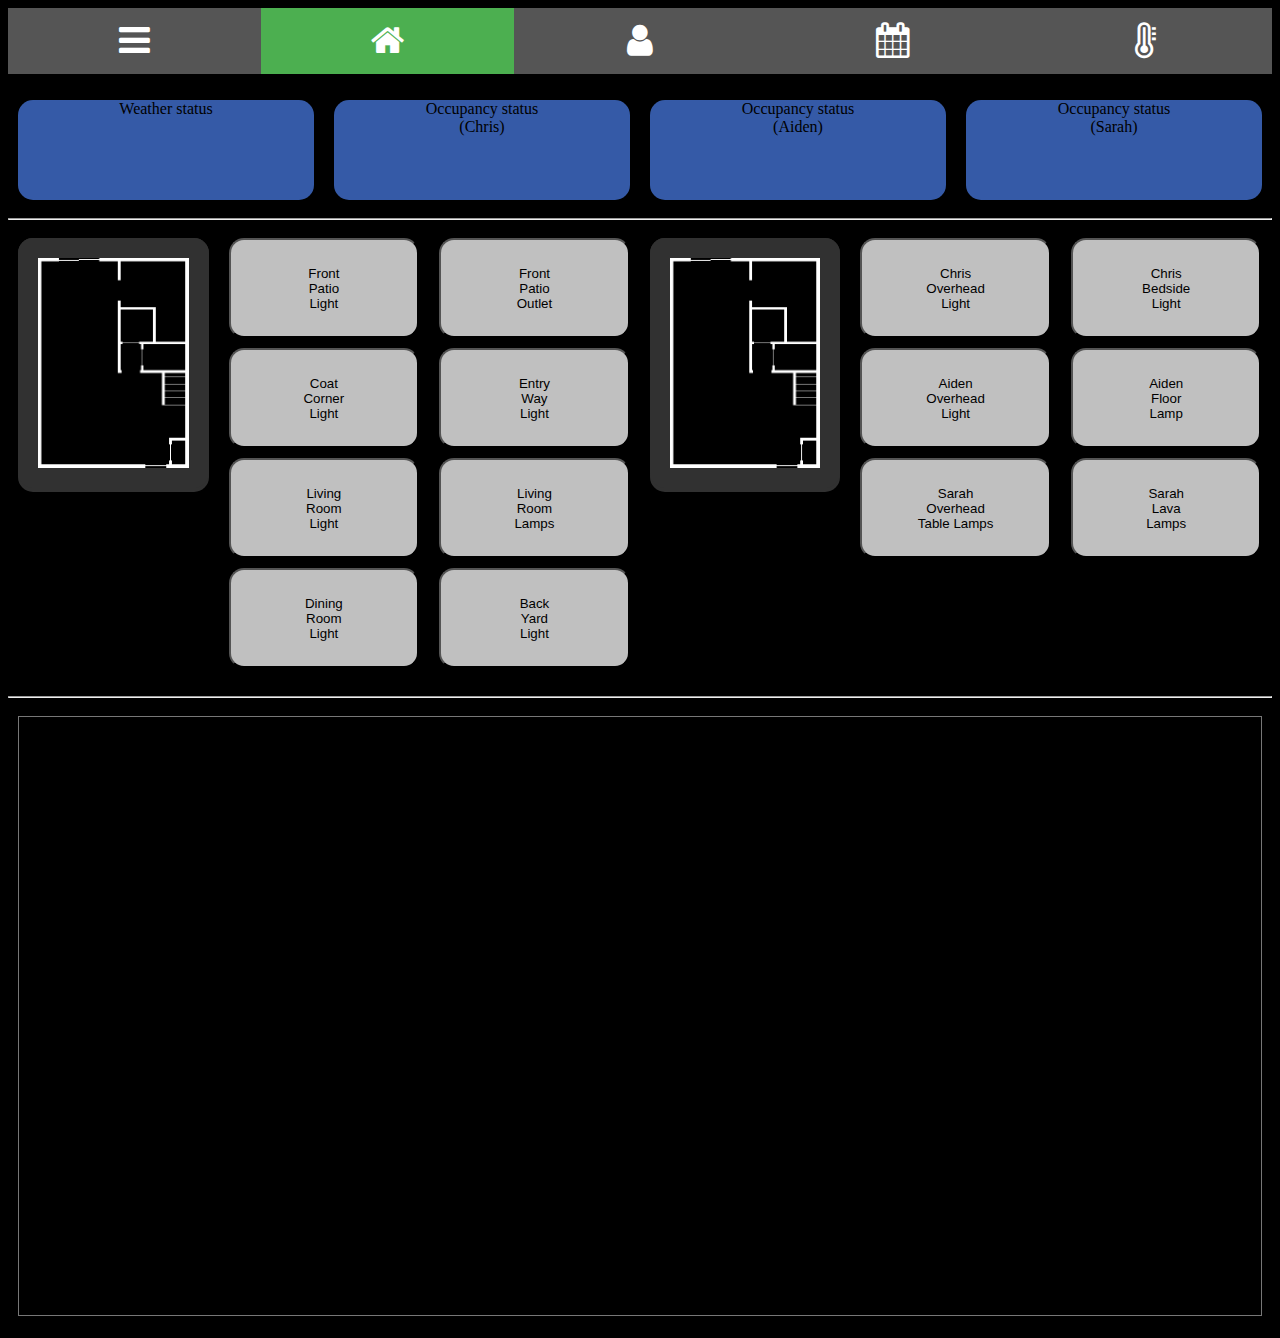
==== commit 99b9cbbc: "Set State PHP script debugged" ====
--- a/website/index.html
+++ b/website/index.html
@@ -8,19 +8,19 @@
         <link rel="stylesheet" type="text/css" href="css/main.css">
         <script src="https://ajax.googleapis.com/ajax/libs/jquery/3.2.1/jquery.min.js"></script>
         <script src="js/index.js"></script>
-
     </head>
     
-    <body onload="playSound('sound/screenshow.mp3')">
+    <!-- <body onload="refreshDevices('sound/screenshow.mp3', 'fylt1-toggle')"> -->
+    <body onload="getState('fylt1-toggle')">
 
         <!--  MENU BAR  -->         
 
         <div class="icon-bar">
-            <a href="#" onmouseover="playSound('sound/computerbeep_5.mp3')"><i class="fa fa-bars"></i></a> 
-            <a class="active" href="index.html" onmouseover="playSound('sound/computerbeep_5.mp3')"><i class="fa fa-home"></i></a>
-            <a href="users.html" onmouseover="playSound('sound/computerbeep_5.mp3')"><i class="fa fa-user"></i></a>
-            <a href="calendar.html" onmouseover="playSound('sound/computerbeep_5.mp3')"><i class="fa fa-calendar"></i></a> 
-            <a href="environment.html" onmouseover="playSound('sound/computerbeep_5.mp3')"><i class="fa fa-thermometer"></i></a> 
+            <a href="#"><i class="fa fa-bars"></i></a> 
+            <a class="active"><i class="fa fa-home"></i></a>
+            <a href="users.html"><i class="fa fa-user"></i></a>
+            <a href="calendar.html"><i class="fa fa-calendar"></i></a> 
+            <a href="environment.html"><i class="fa fa-thermometer"></i></a> 
         </div>
 
         <!-- QUICK STATUS BAR -->   
@@ -53,41 +53,47 @@
         <!-- DEVICE CONTROLS -->     
         
         <div class="row">
-            <div class="col-3">
+            <div class="col-2">
                 <div class="floor-frame">
                     <img class="floor-img" src="img/first-floor.png" alt="First Floor" usemap="#first-floor-map">
                 </div>                
             </div>
-            <div class="col-1">
-                <button type="button" class="control-pad" id="fylt1-toggle" onclick="toggleDeviceState('fylt1-toggle', 'sound/helm_engage_clean.mp3')">Front<br>Patio<br>Light</button><br>
-                <button type="button" class="control-pad" id="ewlt1-toggle" onclick="toggleDeviceState('ewlt1-toggle', 'sound/helm_engage_clean.mp3')">Entry<br>Way<br>Light</button><br>
-                <button type="button" class="control-pad" id="drlt1-toggle" onclick="toggleDeviceState('drlt1-toggle', 'sound/helm_engage_clean.mp3')">Dining<br>Room<br>Light</button><br>                                           
+            <div class="col-2">
+                <button type="button" class="control-pad" id="fylt1-toggle" onclick="toggleDeviceState('fylt1-toggle', 'sound/computerbeep_5.mp3')">Front<br>Patio<br>Light</button><br>
+                <button type="button" class="control-pad" id="cclt1-toggle" onclick="toggleDeviceState('cclt1-toggle', 'sound/computerbeep_5.mp3')">Coat<br>Corner<br>Light</button><br>
+                <button type="button" class="control-pad" id="lrlt1-toggle" onclick="toggleDeviceState('lrlt1-toggle', 'sound/computerbeep_5.mp3')">Living<br>Room<br>Light</button><br>
+                <button type="button" class="control-pad" id="drlt1-toggle" onclick="toggleDeviceState('drlt1-toggle', 'sound/computerbeep_5.mp3')">Dining<br>Room<br>Light</button><br>                                           
             </div>
-            <div class="col-1">
-                <button type="button" class="control-pad" id="fylt2-toggle" onclick="toggleDeviceState('fylt2-toggle', 'sound/helm_engage_clean.mp3')">Front<br>Patio<br>Outlet</button><br>
-                <button type="button" class="control-pad" id="lrlt1-toggle" onclick="toggleDeviceState('lrlt1-toggle', 'sound/helm_engage_clean.mp3')">Living<br>Room<br>Light</button><br>
-                <button type="button" class="control-pad" id="bylt1-toggle" onclick="toggleDeviceState('bylt1-toggle', 'sound/helm_engage_clean.mp3')">Back<br>Yard<br>Light</button><br>                                            
-            </div>            
-            <div class="col-1">
-                <button type="button" class="control-pad" id="cclt1-toggle" onclick="toggleDeviceState('cclt1-toggle', 'sound/helm_engage_clean.mp3')">Coat<br>Corner<br>Light</button><br>
-                <button type="button" class="control-pad" id="lrlt2-toggle" onclick="toggleDeviceState('lrlt2-toggle', 'sound/helm_engage_clean.mp3')">Living<br>Room<br>Lamps</button><br>            
-            </div>    
-            <div class="col-3">
+            <div class="col-2">
+                <button type="button" class="control-pad" id="fylt2-toggle" onclick="toggleDeviceState('fylt2-toggle', 'sound/computerbeep_5.mp3')">Front<br>Patio<br>Outlet</button><br>
+                <button type="button" class="control-pad" id="ewlt1-toggle" onclick="toggleDeviceState('ewlt1-toggle', 'sound/computerbeep_5.mp3')">Entry<br>Way<br>Light</button><br>
+                <button type="button" class="control-pad" id="lrlt2-toggle" onclick="toggleDeviceState('lrlt2-toggle', 'sound/computerbeep_5.mp3')">Living<br>Room<br>Lamps</button><br>
+                <button type="button" class="control-pad" id="bylt1-toggle" onclick="toggleDeviceState('bylt1-toggle', 'sound/computerbeep_5.mp3')">Back<br>Yard<br>Light</button><br>                                            
+            </div>              
+            <div class="col-2">
                 <div class="floor-frame">
                     <img class="floor-img" src="img/second-floor.png" alt="Second Floor" usemap="#second-floor-map">
                 </div>
             </div>
-            <div class="col-1">
-                <button type="button" class="control-pad" id="br1lt1-toggle" onclick="toggleDeviceState('br1lt1-toggle', 'sound/helm_engage_clean.mp3')">Chris<br>Overhead<br>Light</button><br>
-                <button type="button" class="control-pad" id="br2lt1-toggle" onclick="toggleDeviceState('br2lt1-toggle', 'sound/helm_engage_clean.mp3')">Aiden<br>Overhead<br>Light</button><br>
-                <button type="button" class="control-pad" id="br3lt1-toggle" onclick="toggleDeviceState('br3lt1-toggle', 'sound/helm_engage_clean.mp3')">Sarah<br>Overhead<br>Table Lamps</button><br>                                           
+            <div class="col-2">
+                <button type="button" class="control-pad" id="br1lt1-toggle" onclick="toggleDeviceState('br1lt1-toggle', 'sound/computerbeep_5.mp3')">Chris<br>Overhead<br>Light</button><br>
+                <button type="button" class="control-pad" id="br2lt1-toggle" onclick="toggleDeviceState('br2lt1-toggle', 'sound/computerbeep_5.mp3')">Aiden<br>Overhead<br>Light</button><br>
+                <button type="button" class="control-pad" id="br3lt1-toggle" onclick="toggleDeviceState('br3lt1-toggle', 'sound/computerbeep_5.mp3')">Sarah<br>Overhead<br>Table Lamps</button><br>                                           
             </div>
-            <div class="col-1">
-                <button type="button" class="control-pad" id="br1lt2-toggle" onclick="toggleDeviceState('br1lt2-toggle', 'sound/helm_engage_clean.mp3')">Chris<br>Bedside<br>Light</button><br>
-                <button type="button" class="control-pad" id="br2lt2-toggle" onclick="toggleDeviceState('br2lt2-toggle', 'sound/helm_engage_clean.mp3')">Aiden<br>Floor<br>Lamp</button><br>
-                <button type="button" class="control-pad" id="br3lt2-toggle" onclick="toggleDeviceState('br3lt2-toggle', 'sound/helm_engage_clean.mp3')">Sarah<br>Lava<br>Lamps</button><br>                                            
+            <div class="col-2">
+                <button type="button" class="control-pad" id="br1lt2-toggle" onclick="toggleDeviceState('br1lt2-toggle', 'sound/computerbeep_5.mp3')">Chris<br>Bedside<br>Light</button><br>
+                <button type="button" class="control-pad" id="br2lt2-toggle" onclick="toggleDeviceState('br2lt2-toggle', 'sound/computerbeep_5.mp3')">Aiden<br>Floor<br>Lamp</button><br>
+                <button type="button" class="control-pad" id="br3lt2-toggle" onclick="toggleDeviceState('br3lt2-toggle', 'sound/computerbeep_5.mp3')">Sarah<br>Lava<br>Lamps</button><br>                                            
             </div>                                                            
         </div>
+
+        <map name="first-floor-map">
+            <area shape="rect" title="lrlt1" coords="40,275,90,458" href"lrlt1">
+            <area shape="rect" title="lrlt2" coords="95,400,237,460" href"lrlt2">
+            <area shape="rect" title="ewlt1" coords="250,400,300,460" href"ewlt1">
+            <area shape="rect" title="cclt1" coords="290,338,340,400" href"cclt1">
+            <area shape="rect" title="drlt1" coords="50,40,195,260" href"drlt1">
+        </map>  
 
         <map name="second-floor-map">
             <area shape="rect" title="br1lt1" coords="40,275,90,458" href"br1lt1">
--- a/website/css/main.css
+++ b/website/css/main.css
@@ -8,7 +8,9 @@
 
 img {
     width:100%;
+    height:100%;
 }
+
 
 /*
 Icon bar at the top of each screen
@@ -76,7 +78,7 @@
 /*  Quick Status row  */
 
 .weather {
-    background: #355AA7;
+    background: #355AA7;    
     border-radius: 15px;
     min-height: 100px;
     text-align: center;
@@ -95,25 +97,22 @@
     background: #313131;
     border-radius: 15px;
     height: auto;
-    width: auto;
+    width: 100%;
 }
 
 .floor-img {   
     background: #313131;
     border-radius: 15px;
     height: auto;
-    width: auto;
+    width: 100%;
     padding: 20px;
 }
 
 .control-pad {
-    background: #313131;
+    background: rgb(192, 192, 192);
     border-radius: 15px;
     min-height: 100px;
+    width: 100%;
     text-align: center;
     margin-bottom: 10px;
 }
-
-.control-pad button {
-    margin-top: 30px;
-}
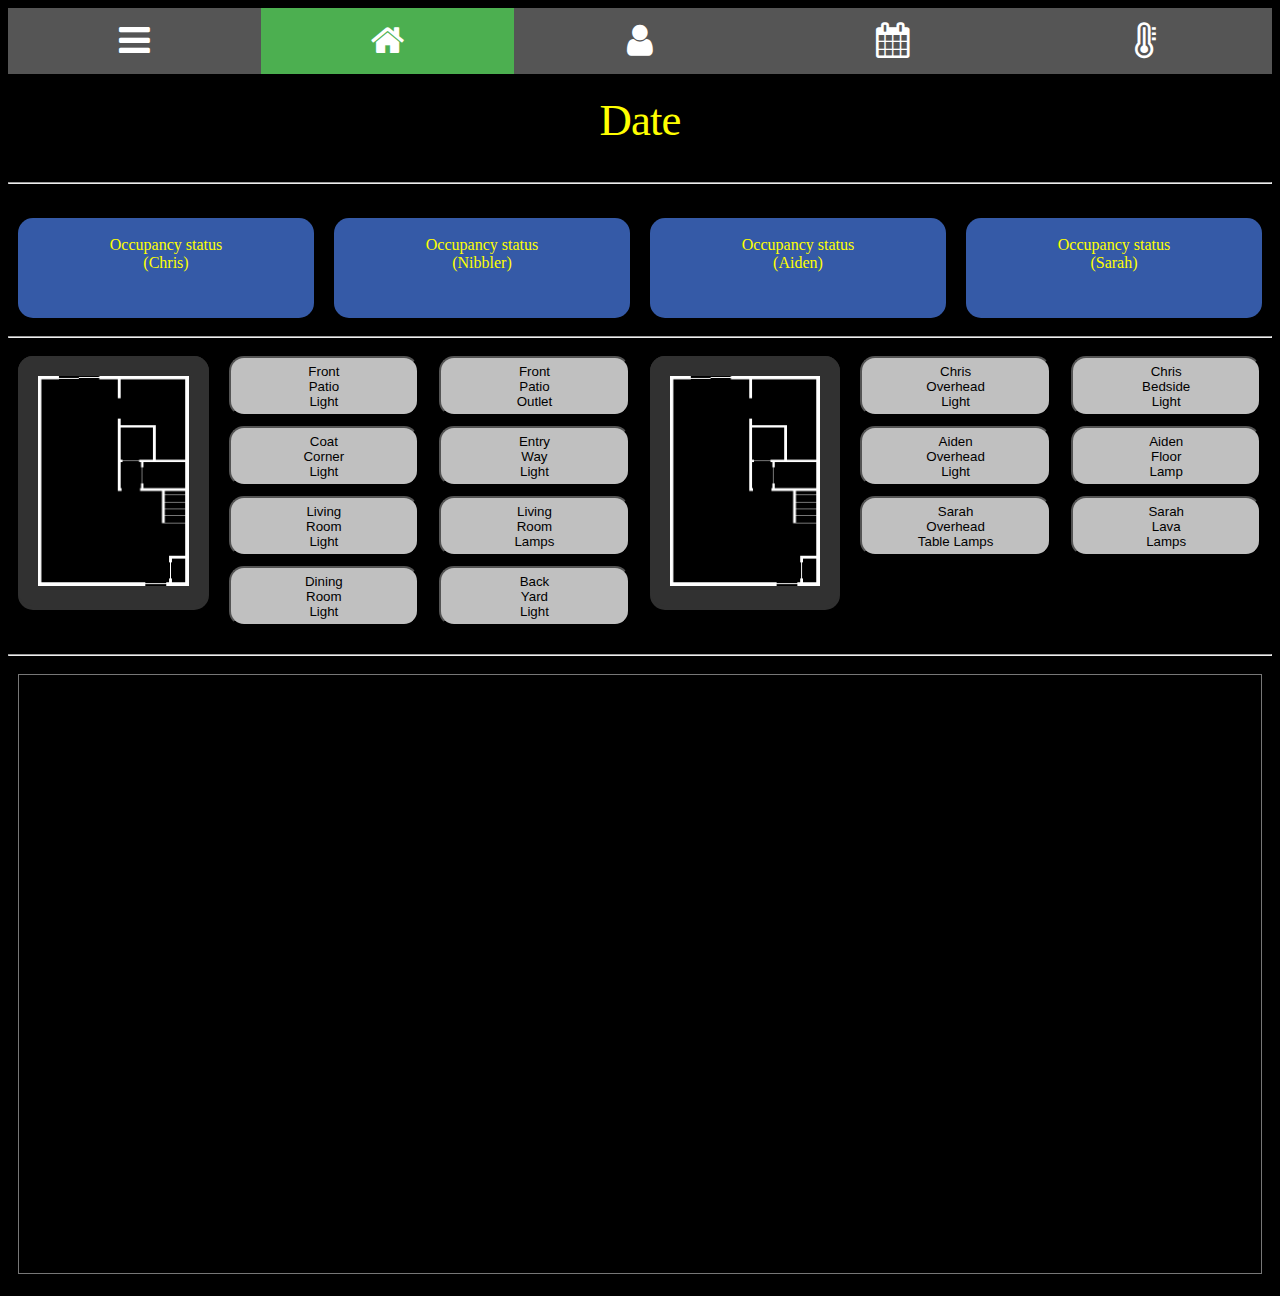
==== commit 937e6121: "Basic site complete and functioning" ====
--- a/website/index.html
+++ b/website/index.html
@@ -8,42 +8,53 @@
         <link rel="stylesheet" type="text/css" href="css/main.css">
         <script src="https://ajax.googleapis.com/ajax/libs/jquery/3.2.1/jquery.min.js"></script>
         <script src="js/index.js"></script>
+        <script src="js/datetime.js"></script>
+        <script src="js/ajax.js"></script>
     </head>
     
-    <!-- <body onload="refreshDevices('sound/screenshow.mp3', 'fylt1-toggle')"> -->
-    <body onload="getState('fylt1-toggle')">
+    <body onload="homeScreenRefresh('sound/screenshow.mp3')">
 
         <!--  MENU BAR  -->         
 
-        <div class="icon-bar">
-            <a href="#"><i class="fa fa-bars"></i></a> 
+        <div class="icon-bar">     
+            <a href="#" onclick="toggleMenu('indexMenuIcon')"><i id="indexMenuIcon" class="fa fa-bars"></i></a>
             <a class="active"><i class="fa fa-home"></i></a>
             <a href="users.html"><i class="fa fa-user"></i></a>
             <a href="calendar.html"><i class="fa fa-calendar"></i></a> 
             <a href="environment.html"><i class="fa fa-thermometer"></i></a> 
         </div>
 
-        <!-- QUICK STATUS BAR -->   
+        <!-- Date / time Display --> 
+        
+        <div class="row">
+            <div class="col-12">
+                <p class="datetime-display" id="datetime" title="Current system datetime">Date</p>
+            </div>
+        </div>
+        
+        <hr>
+        
+        <!-- QUICK STATUS BAR -->
         
         <div class="row">
             <div class="col-3">
-                <div class="weather" title="This cell displays current weather">
-                    <p>Weather status</p>
+                <div class="occupancy" title="This cell displays whether or not Chris is home">
+                    <p><br>Occupancy status<br>(Chris)</p>
                 </div>
             </div>
             <div class="col-3">
                 <div class="occupancy" title="This cell displays whether or not Chris is home">
-                    <p>Occupancy status<br>(Chris)</p>
+                    <p><br>Occupancy status<br>(Nibbler)</p>
                 </div>
             </div>
             <div class="col-3">                
                 <div class="occupancy" title="This cell displays whether or not Aiden is home">
-                    <p>Occupancy status<br>(Aiden)</p>
+                    <p><br>Occupancy status<br>(Aiden)</p>
                 </div>
             </div>
             <div class="col-3">                
                 <div class="occupancy" title="This cell displays whether or not Sarah is home">
-                    <p>Occupancy status<br>(Sarah)</p>
+                    <p><br>Occupancy status<br>(Sarah)</p>
                 </div>                
             </div>
         </div>
--- a/website/css/main.css
+++ b/website/css/main.css
@@ -1,6 +1,4 @@
-/*
-General parameters
-*/
+/* General parameters */
 
 body {
     background-color:#000000;   
@@ -11,10 +9,46 @@
     height:100%;
 }
 
+/*  Set up grid for positioning items on screen  */
 
-/*
-Icon bar at the top of each screen
-*/
+* {
+    box-sizing: border-box;
+}
+
+.row::after {
+    content: "";
+    clear: both;
+    display: table;
+}
+
+[class*="col-"] {
+    float: left;
+    padding: 10px;
+}
+
+.col-1 {width:8.33%;}
+.col-2 {width:16.66%;}
+.col-3 {width:25%;}
+.col-4 {width:33.33%;}
+.col-5 {width:41.66%;}
+.col-6 {width:50%;}
+.col-7 {width:58.33%;}
+.col-8 {width:66.66%;}
+.col-9 {width:75%;}
+.col-10 {width:83.33%;}
+.col-11 {width:91.66%;}
+.col-12 {width:100%;}
+
+@media only screen and (max-width: 768px) {
+    /* For mobile phones: */
+    [class*="col-"] {
+        width: 100%;
+        padding: 2px;
+    }
+}
+
+
+/* Icon bar at the top of each screen */
 
 .icon-bar {
     width: 100%;
@@ -40,54 +74,28 @@
     background-color: #4CAF50 !important;
 }
 
-/*  Set up grid for positioning items on screen  */
-* {
-    box-sizing: border-box;
-}
-.row::after {
-    content: "";
-    clear: both;
-    display: table;
-}
-[class*="col-"] {
-    float: left;
-    padding: 10px;
-}
-.col-1 {width:8.33%;}
-.col-2 {width:16.66%;}
-.col-3 {width:25%;}
-.col-4 {width:33.33%;}
-.col-5 {width:41.66%;}
-.col-6 {width:50%;}
-.col-7 {width:58.33%;}
-.col-8 {width:66.66%;}
-.col-9 {width:75%;}
-.col-10 {width:83.33%;}
-.col-11 {width:91.66%;}
-.col-12 {width:100%;}
+/*  Quick Status row  */
 
-@media only screen and (max-width: 768px) {
-    /* For mobile phones: */
-    [class*="col-"] {
-        width: 100%;
-        padding: 2px;
-    }
+.datetime-display {
+    color: rgb(255,255,0);
+    height: 60px;
+    padding-left: 40px;
+    padding-right: 40px;
+    max-height: 60px;
+    margin-top: 10px;
+    margin-bottom: 10px;
+    font-size: 2.8em;
+    letter-spacing:-0.02em;
+    text-align: center;
 }
 
 
-/*  Quick Status row  */
-
-.weather {
-    background: #355AA7;    
+.occupancy {
+    color: rgb(255,255,0);
+    background: #355AA7;
+    font-size: 16px; 
     border-radius: 15px;
-    min-height: 100px;
-    text-align: center;
-}
-
-.occupancy {
-    background: #355AA7;    
-    border-radius: 15px;
-    min-height: 100px;
+    height: 100px;
     text-align: center;
 }
 
@@ -111,7 +119,7 @@
 .control-pad {
     background: rgb(192, 192, 192);
     border-radius: 15px;
-    min-height: 100px;
+    min-height: 60px;
     width: 100%;
     text-align: center;
     margin-bottom: 10px;
